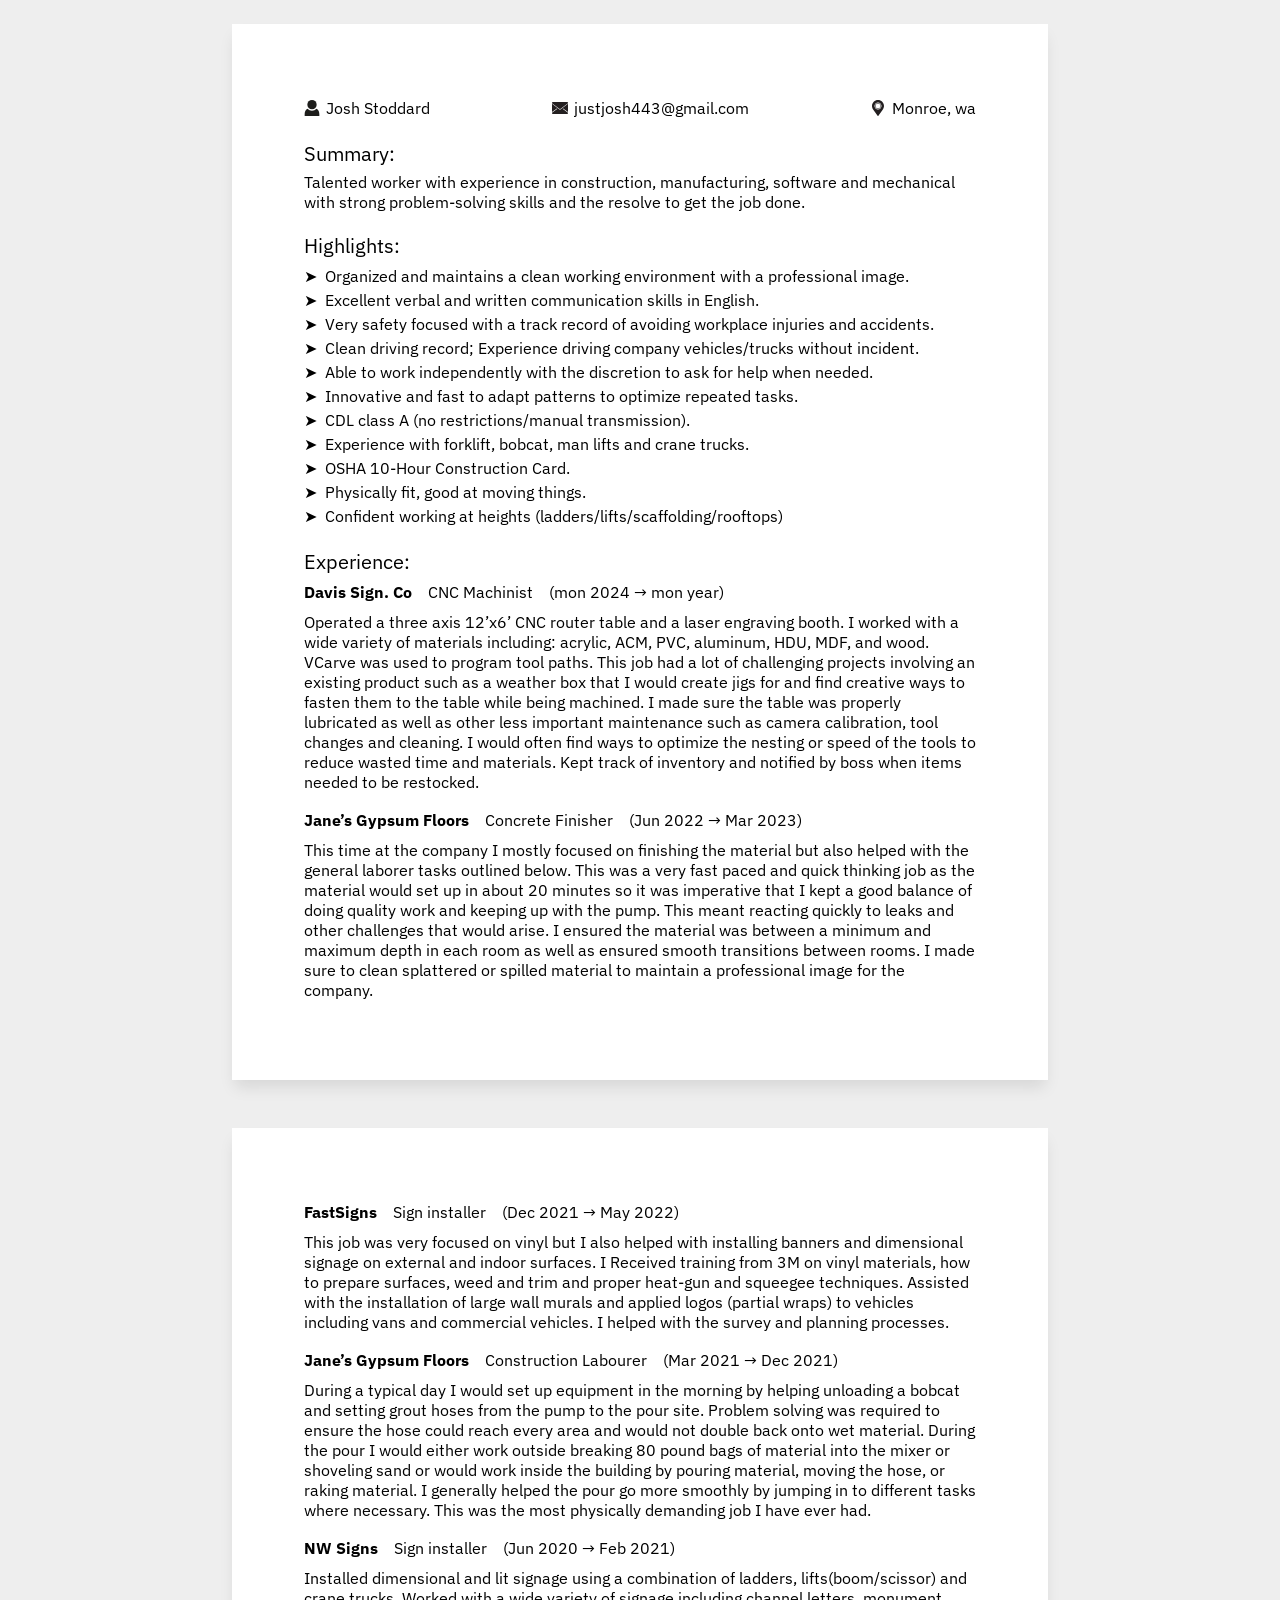
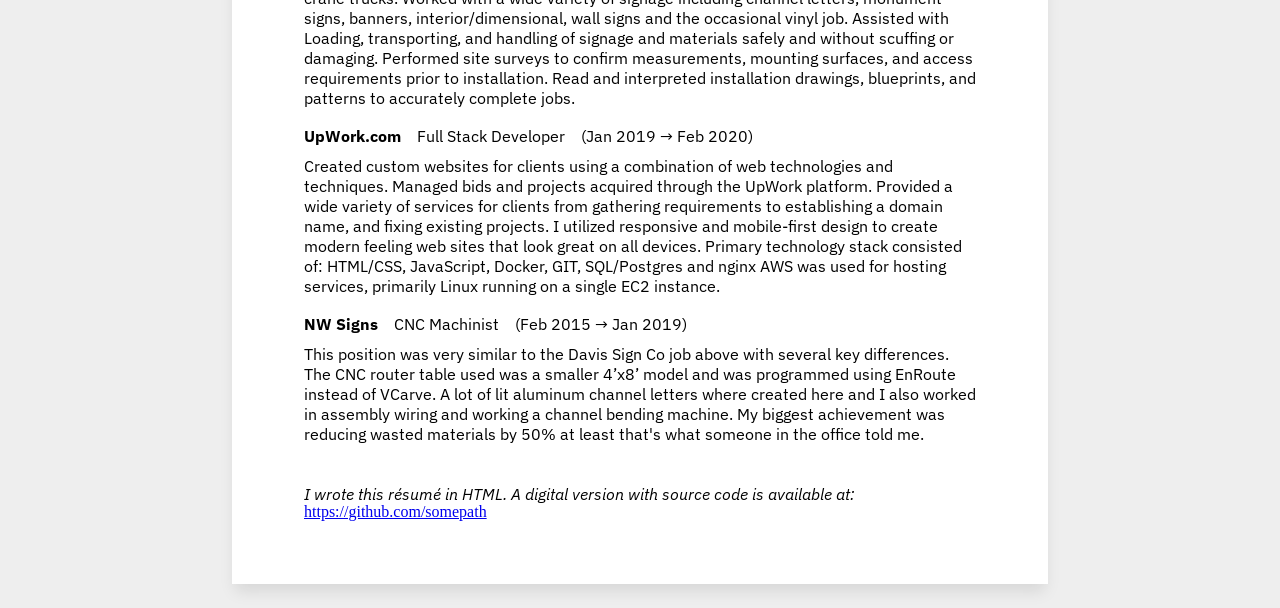
==== release/index.html @ 011195ce "First commit" ====
<!DOCTYPE html>
<html lang="en">
<head>
  <meta charset="utf-8">
  <meta name="viewport" content="width=device-width, initial-scale=1.0">
  <title>Josh Stoddard - Résumé</title>
  <style> @font-face { font-family: 'Regular'; src: url([data-uri]) format('truetype'); } </style><style> @font-face { font-family: 'Bold'; src: url([data-uri]) format('truetype'); } </style><style> @font-face { font-family: 'Italic'; src: url([data-uri]) format('truetype'); } </style>  <style>/* http://meyerweb.com/eric/tools/css/reset/ 
   v2.0 | 20110126
   License: none (public domain)
*/

html, body, div, span, applet, object, iframe,
h1, h2, h3, h4, h5, h6, p, blockquote, pre,
a, abbr, acronym, address, big, cite, code,
del, dfn, em, img, ins, kbd, q, s, samp,
small, strike, strong, sub, sup, tt, var,
b, u, i, center,
dl, dt, dd, ol, ul, li,
fieldset, form, label, legend,
table, caption, tbody, tfoot, thead, tr, th, td,
article, aside, canvas, details, embed, 
figure, figcaption, footer, header, hgroup, 
menu, nav, output, ruby, section, summary,
time, mark, audio, video {
  margin: 0;
  padding: 0;
  border: 0;
  font-size: 100%;
  font: inherit;
  vertical-align: baseline;
}

/* HTML5 display-role reset for older browsers */
article, aside, details, figcaption, figure, 
footer, header, hgroup, menu, nav, section {
  display: block;
}

body { line-height: 1; }

ol, ul { list-style: none; }

blockquote, q { quotes: none; }

blockquote:before, blockquote:after, q:before, q:after {
  content: '';
  content: none;
}

table {
  border-collapse: collapse;
  border-spacing: 0;
}
</style><style>body {
  background-color:#eee;
  display:flex;
  flex-direction:column;
  margin:auto;
}

.page{
  display:flex;
  flex-flow:column;
  box-sizing: border-box;
  background-color:#fff;
  box-shadow: 0px 10px 15px -3px rgba(0,0,0,0.1);
  margin:.25in auto;
  padding:.75in;
  width:100%;
  max-width:8.5in;
  height:11in;
  page-break-after: always;
}

/* lists and list items */

li {
  font-family:Regular, sans-serif;
  line-height:1.5rem;
  font-size:1rem;
}

ul#highlights {
  list-style-position: inside;
  list-style-type: "➤\a0\a0";
}

ul#highlights li {}

ul.experience {}
ul.experience > li { padding-bottom:1rem; }

.experience-section-header {
  display: flex;
  flex-direction:row;
  align-items:flex-start;
  margin-bottom:.5rem;
}

.experience-section-header > h2 {
  font-family:Bold, sans-serif;
  font-size:1rem;
  margin-right:1rem;
}

.experience-title {
  font-size:1rem;
  margin-right:1rem;
}

.experience-timespan {
  font-size:1rem;
}

h1 {
  margin-bottom:.5rem;
  font-size:1.25rem;
  font-family:Regular, sans-serif;
}

p {
  font-family:Regular, sans-serif;
  line-height:1.25rem;
  font-size:1rem;
}

.italic { font-family:Italic, sans-serif; }

.section {
  margin-bottom:1.5rem;
}

ul#contact {
  width:100%;
  display:flex;
  justify-content:space-between;
}

ul#contact > li {
  display:flex;
  align-items:center;
}

ul#contact > li > svg {
  width:1rem;
  height:1rem;
  margin-right:.375rem;
}

.resume-footnote {
  font-family:Italic, sans-serif;
  /*font-style:italic;*/
}

.experience-detail {
  display:flex;
}

@page { size: letter; margin: 0; }

@media print {
  body { background-color: white; }
  .page {
    box-shadow: none;
    page-break-after: always;
    border: none;
  }
}

</style></head>
<body>
  <div class="page">

    <ul class="section" id="contact"><li> <?xml version="1.0" ?>
<!-- Uploaded to: SVG Repo, www.svgrepo.com, Generator: SVG Repo Mixer Tools -->
<svg width="800px" height="800px" viewBox="0 0 12 12" enable-background="new 0 0 12 12" id="Слой_1" version="1.1" xml:space="preserve" xmlns="http://www.w3.org/2000/svg" xmlns:xlink="http://www.w3.org/1999/xlink">
<g>
<path d="M9.3005371,6.5351563C8.4776001,7.4294434,7.3084106,8,6,8S3.5223999,7.4294434,2.6994629,6.5351563   C1.3145142,7.2350464,0.5,8.6131592,0.5,10.5V12h11v-1.5C11.5,8.6131592,10.6854858,7.2350464,9.3005371,6.5351563z" fill="#1D1D1B"/>
<circle cx="6" cy="3.5" fill="#1D1D1B" r="3.5"/>
</g>
</svg> Josh Stoddard </li><li> <?xml version="1.0" encoding="utf-8"?>
<!DOCTYPE svg PUBLIC "-//W3C//DTD SVG 1.0//EN" "http://www.w3.org/TR/2001/REC-SVG-20010904/DTD/svg10.dtd">
<svg
  version="1.0"
  xmlns="http://www.w3.org/2000/svg"
  xmlns:xlink="http://www.w3.org/1999/xlink" 
	width="1rem"
  height="1rem"
  viewBox="0 0 64 64">
<g>
	<path
    fill="#231F20"
    d="M43.416,35.812c-0.448-0.322-0.55-0.947-0.228-1.396c0.321-0.448,0.947-0.55,1.396-0.228L64,48.168V15.475
		L32.597,38.803C32.419,38.935,32.21,39,32,39s-0.419-0.065-0.597-0.197L0,15.475v32.693l19.416-13.979
		c0.449-0.321,1.073-0.22,1.396,0.228c0.322,0.448,0.221,1.073-0.228,1.396L0,50.632V52c0,2.211,1.789,4,4,4h56c2.211,0,4-1.789,4-4
		v-1.368L43.416,35.812z"
  />
	<path
    fill="#231F20"
    d="M32,36.754l32-23.771V12c0-2.211-1.789-4-4-4H4c-2.211,0-4,1.789-4,4v0.982L32,36.754z"
  />
</g>
</svg>
 justjosh443@gmail.com </li><li> <?xml version="1.0" encoding="utf-8"?>

<!DOCTYPE svg PUBLIC "-//W3C//DTD SVG 1.0//EN" "http://www.w3.org/TR/2001/REC-SVG-20010904/DTD/svg10.dtd">
<!-- Uploaded to: SVG Repo, www.svgrepo.com, Generator: SVG Repo Mixer Tools -->
<svg version="1.0" id="Layer_1" xmlns="http://www.w3.org/2000/svg" xmlns:xlink="http://www.w3.org/1999/xlink" 
	 width="800px" height="800px" viewBox="0 0 64 64" enable-background="new 0 0 64 64" xml:space="preserve">
<g>
	<path fill="#231F20" d="M32,0C18.745,0,8,10.745,8,24c0,5.678,2.502,10.671,5.271,15l17.097,24.156C30.743,63.686,31.352,64,32,64
		s1.257-0.314,1.632-0.844L50.729,39C53.375,35.438,56,29.678,56,24C56,10.745,45.255,0,32,0z M32,38c-7.732,0-14-6.268-14-14
		s6.268-14,14-14s14,6.268,14,14S39.732,38,32,38z"/>
	<path fill="#231F20" d="M32,12c-6.627,0-12,5.373-12,12s5.373,12,12,12s12-5.373,12-12S38.627,12,32,12z M32,34
		c-5.523,0-10-4.478-10-10s4.477-10,10-10s10,4.478,10,10S37.523,34,32,34z"/>
</g>
</svg>
 Monroe, wa </li></ul>

    <div class="section"><h1>Summary:</h1><p>Talented worker with experience in construction, manufacturing, software and
mechanical with strong problem‑solving skills
and the resolve to get the job done.</p></div>

    <div class="section">
      <h1>Highlights:</h1>
      <ul id="highlights"><li>Organized and maintains a clean working environment with a professional image.</li><li>Excellent verbal and written communication skills in English.</li><li>Very safety focused with a track record of avoiding workplace injuries and accidents.</li><li>Clean driving record; Experience driving company vehicles/trucks without incident.</li><li>Able to work independently with the discretion to ask for help when needed.</li><li>Innovative and fast to adapt patterns to optimize repeated tasks.</li><li>CDL class A (no restrictions/manual transmission).</li><li>Experience with forklift, bobcat, man lifts and crane trucks.</li><li>OSHA 10-Hour Construction Card.</li><li>Physically fit, good at moving things.</li><li>Confident working at heights (ladders/lifts/scaffolding/rooftops)</li></ul>
    </div>

    <div class="section">
      <h1>Experience:</h1>
      <ul class="experience"><li><div class="experience-section-header">
      <h2>Davis Sign. Co</h2>
      <div class="experience-detail">
        <span class="experience-title">CNC Machinist</span>
        <span class="experience-timespan">(mon 2024 → mon year)</span>
      </div>
    </div><p>
Operated a three axis 12’x6’ CNC router table and a laser engraving booth.

I worked with a wide variety of materials including:
acrylic, ACM, PVC, aluminum, HDU, MDF, and wood. VCarve was used to program tool
paths.

This job had a lot of challenging projects involving an existing product
such as a weather box that I would create jigs for and find creative ways to
fasten them to the table while being machined.

I made sure the table was properly lubricated as well as other less important
maintenance such as camera calibration, tool changes and cleaning.

I would often find ways to optimize the nesting or speed of the tools to reduce
wasted time and materials.

Kept track of inventory and notified by boss when items needed to be restocked.
</p></li><li><div class="experience-section-header">
      <h2>Jane’s Gypsum Floors</h2>
      <div class="experience-detail">
        <span class="experience-title">Concrete Finisher</span>
        <span class="experience-timespan">(Jun 2022 → Mar 2023)</span>
      </div>
    </div><p>
This time at the company I mostly focused on finishing the material but also
helped with the general laborer tasks outlined below.
  
This was a very fast paced and quick thinking job as the material would set up
in about 20 minutes so it was imperative that I kept a good balance of doing
quality work and keeping up with the pump.

This meant reacting quickly to leaks and other challenges that would arise.

I ensured the material was between a minimum and maximum depth in each room
as well as ensured smooth transitions between rooms.

I made sure to clean splattered or spilled material to maintain a professional
image for the company.
</p></li></ul>
    </div>

  </div>

  <div class="page">

    <div class="section">
      <ul class="experience"><li><div class="experience-section-header">
      <h2>FastSigns</h2>
      <div class="experience-detail">
        <span class="experience-title">Sign installer</span>
        <span class="experience-timespan">(Dec 2021 → May 2022)</span>
      </div>
    </div><p>
This job was very focused on vinyl but I also helped with installing banners 
and dimensional signage on external and indoor surfaces.

I Received training from 3M on vinyl materials, how to prepare surfaces, weed
and trim and proper heat-gun and squeegee techniques.

Assisted with the installation of large wall murals and applied logos
(partial wraps) to vehicles including vans and commercial vehicles.

I helped with the survey and planning processes.
</p></li><li><div class="experience-section-header">
      <h2>Jane’s Gypsum Floors</h2>
      <div class="experience-detail">
        <span class="experience-title">Construction Labourer</span>
        <span class="experience-timespan">(Mar 2021 → Dec 2021)</span>
      </div>
    </div><p>
During a typical day I would set up equipment in the morning by helping
unloading a bobcat and setting grout hoses from the pump to the pour site.

Problem solving was required to ensure the hose could reach every area and
would not double back onto wet material.

During the pour I would either work outside breaking 80 pound bags of material
into the mixer or shoveling sand or would work inside the building by pouring
material, moving the hose, or raking material.

I generally helped the pour go more smoothly by jumping in to different tasks
where necessary.

This was the most physically demanding job I have ever had.
</p></li><li><div class="experience-section-header">
      <h2>NW Signs</h2>
      <div class="experience-detail">
        <span class="experience-title">Sign installer</span>
        <span class="experience-timespan">(Jun 2020 → Feb 2021)</span>
      </div>
    </div><p>
Installed dimensional and lit signage using a combination of ladders,
lifts(boom/scissor) and crane trucks.

Worked with a wide variety of signage including channel letters,
monument signs, banners, interior/dimensional, wall signs
and the occasional vinyl job.

Assisted with Loading, transporting, and handling of signage and materials
safely and without scuffing or damaging.

Performed site surveys to confirm measurements, mounting surfaces, and access
requirements prior to installation.

Read and interpreted installation drawings, blueprints, and patterns to
accurately complete jobs.
</p></li><li><div class="experience-section-header">
      <h2>UpWork.com</h2>
      <div class="experience-detail">
        <span class="experience-title">Full Stack Developer</span>
        <span class="experience-timespan">(Jan 2019 → Feb 2020)</span>
      </div>
    </div><p>
Created custom websites for clients using a combination of web technologies and
techniques.

Managed bids and projects acquired through the UpWork platform.

Provided a wide variety of services for clients from gathering requirements to 
establishing a domain name, and fixing existing projects.

I utilized responsive and mobile-first design to create modern feeling web sites
that look great on all devices.

Primary technology stack consisted of:
HTML/CSS, JavaScript, Docker, GIT, SQL/Postgres and nginx

AWS was used for hosting services, primarily Linux running on a single EC2
instance.
</p></li><li><div class="experience-section-header">
      <h2>NW Signs</h2>
      <div class="experience-detail">
        <span class="experience-title">CNC Machinist</span>
        <span class="experience-timespan">(Feb 2015 → Jan 2019)</span>
      </div>
    </div><p>
This position was very similar to the Davis Sign Co job above with several key
differences.

The CNC router table used was a smaller 4’x8’ model and was programmed using
EnRoute instead of VCarve.

A lot of lit aluminum channel letters where created here and I also worked in
assembly wiring and working a channel bending machine.

My biggest achievement was reducing wasted materials by 50% at least that's what
someone in the office told me.
</p></li></ul>
    </div>

    <div class="section">
      <p class="resume-footnote">I wrote this résumé in HTML.
A digital version with source code is available at:</p>
      <a href="https://github.com/somepath" target="_blank">https://github.com/somepath</a>
    </div>

  </div>

</body>
</html>
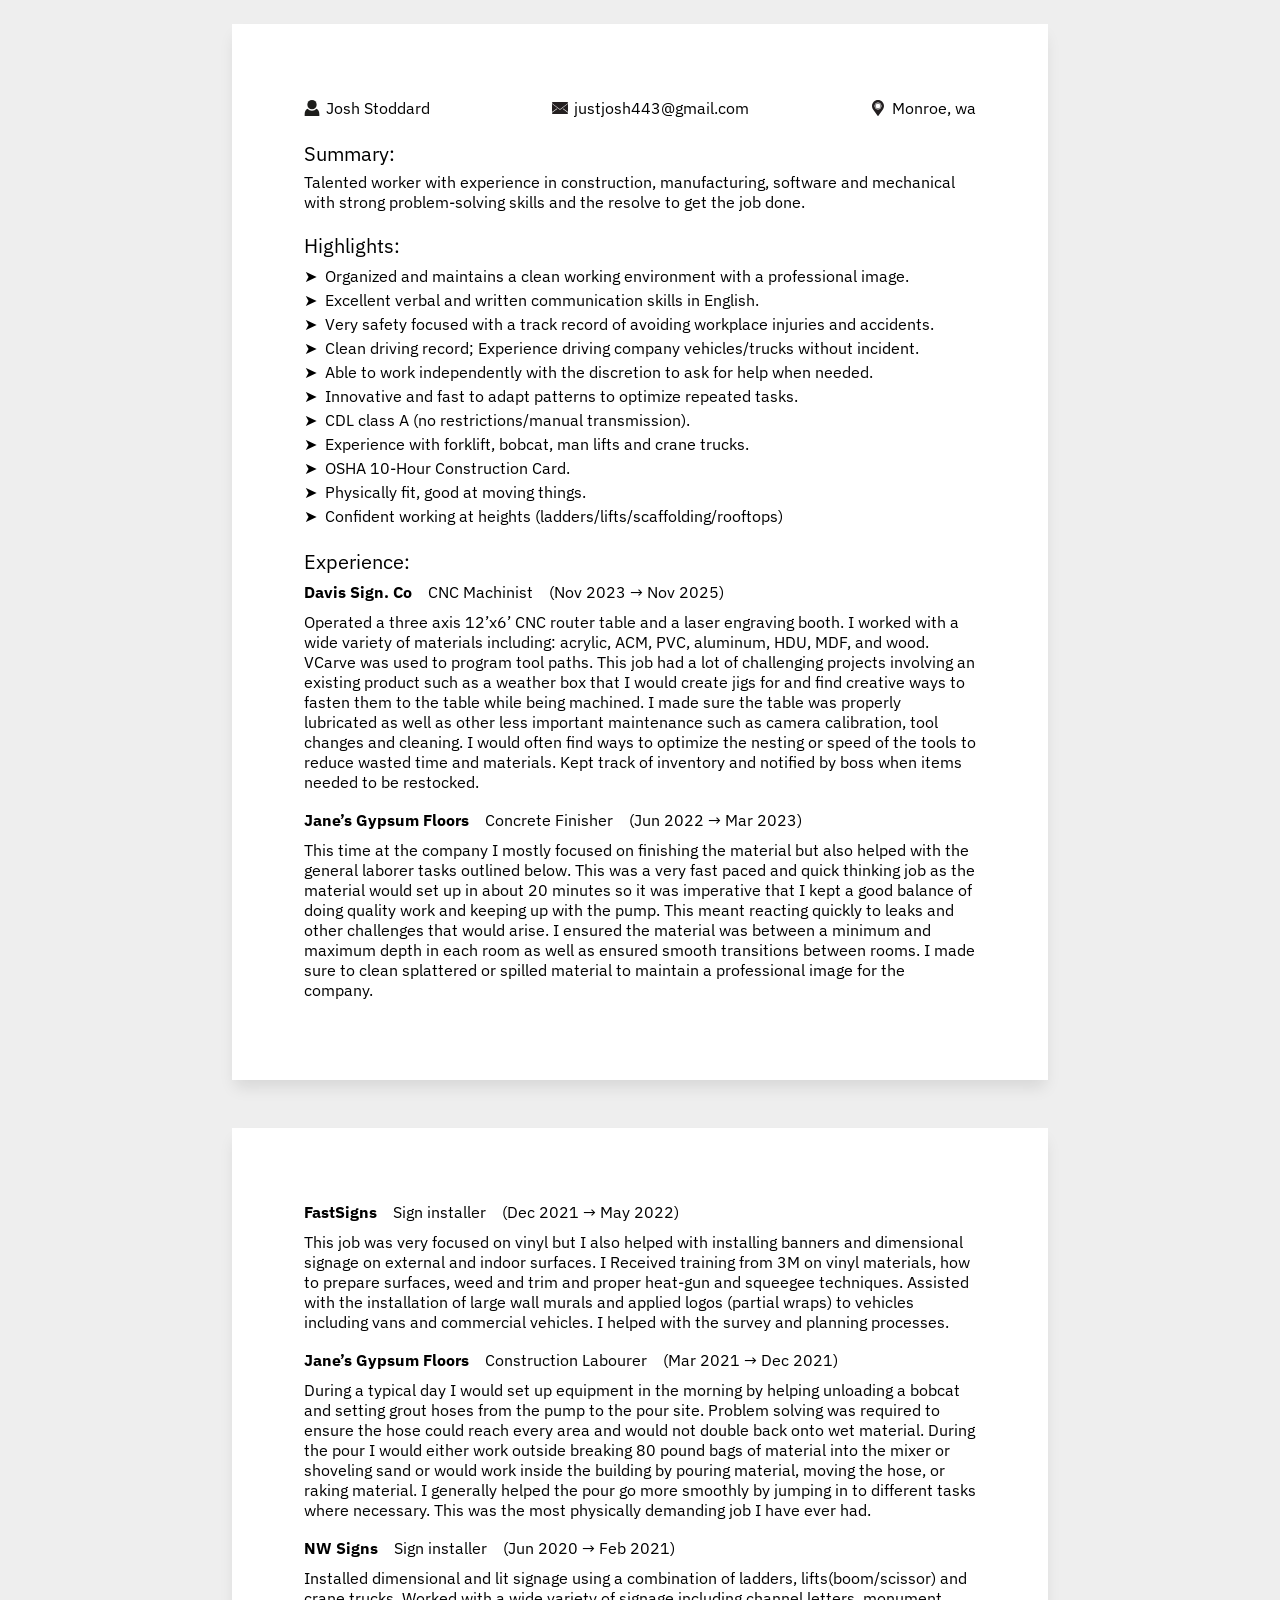
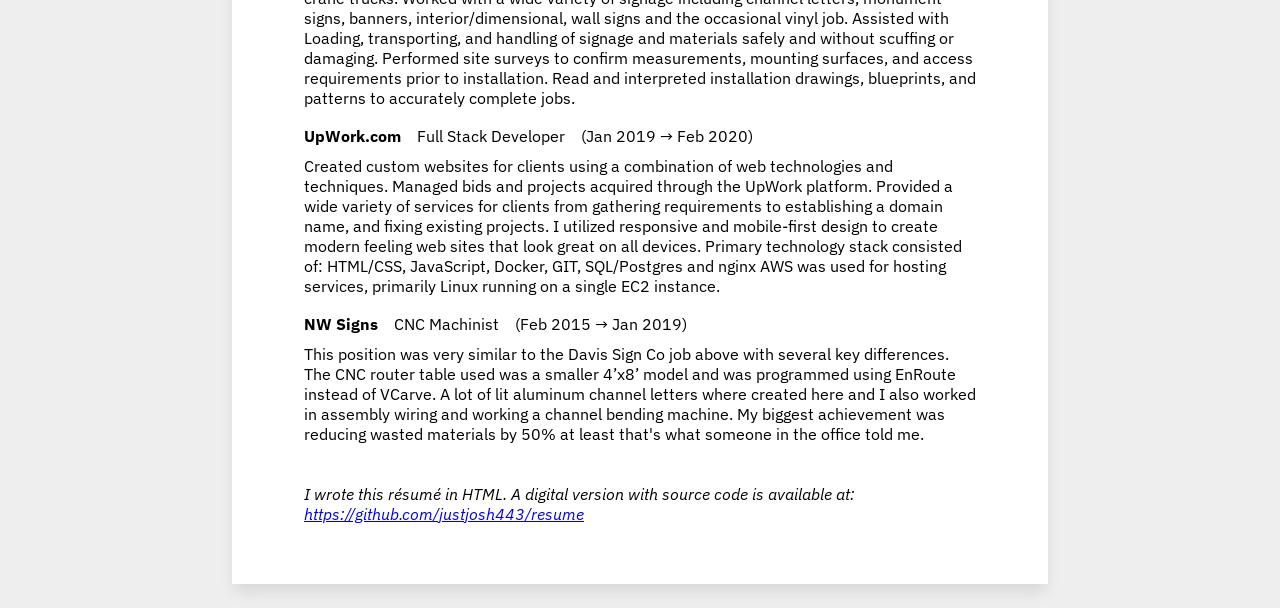
==== commit 7df644cf: "update README" ====
--- a/release/index.html
+++ b/release/index.html
@@ -167,6 +167,16 @@
   }
 }
 
+@media (max-width: 767px) {
+  .page {
+    height:100%;
+    margin:0;
+    padding:2rem;
+  }
+  .experience-detail, .experience-section-header, ul {
+    flex-direction:column;
+  }
+}
 </style></head>
 <body>
   <div class="page">
@@ -238,7 +248,7 @@
       <h2>Davis Sign. Co</h2>
       <div class="experience-detail">
         <span class="experience-title">CNC Machinist</span>
-        <span class="experience-timespan">(mon 2024 → mon year)</span>
+        <span class="experience-timespan">(Nov 2023 → Nov 2025)</span>
       </div>
     </div><p>
 Operated a three axis 12’x6’ CNC router table and a laser engraving booth.
@@ -393,8 +403,8 @@
 
     <div class="section">
       <p class="resume-footnote">I wrote this résumé in HTML.
-A digital version with source code is available at:</p>
-      <a href="https://github.com/somepath" target="_blank">https://github.com/somepath</a>
+A digital version with source code is available at:        <a href="https://github.com/justjosh443/resume" target="_blank">https://github.com/justjosh443/resume</a>
+      </p>
     </div>
 
   </div>
